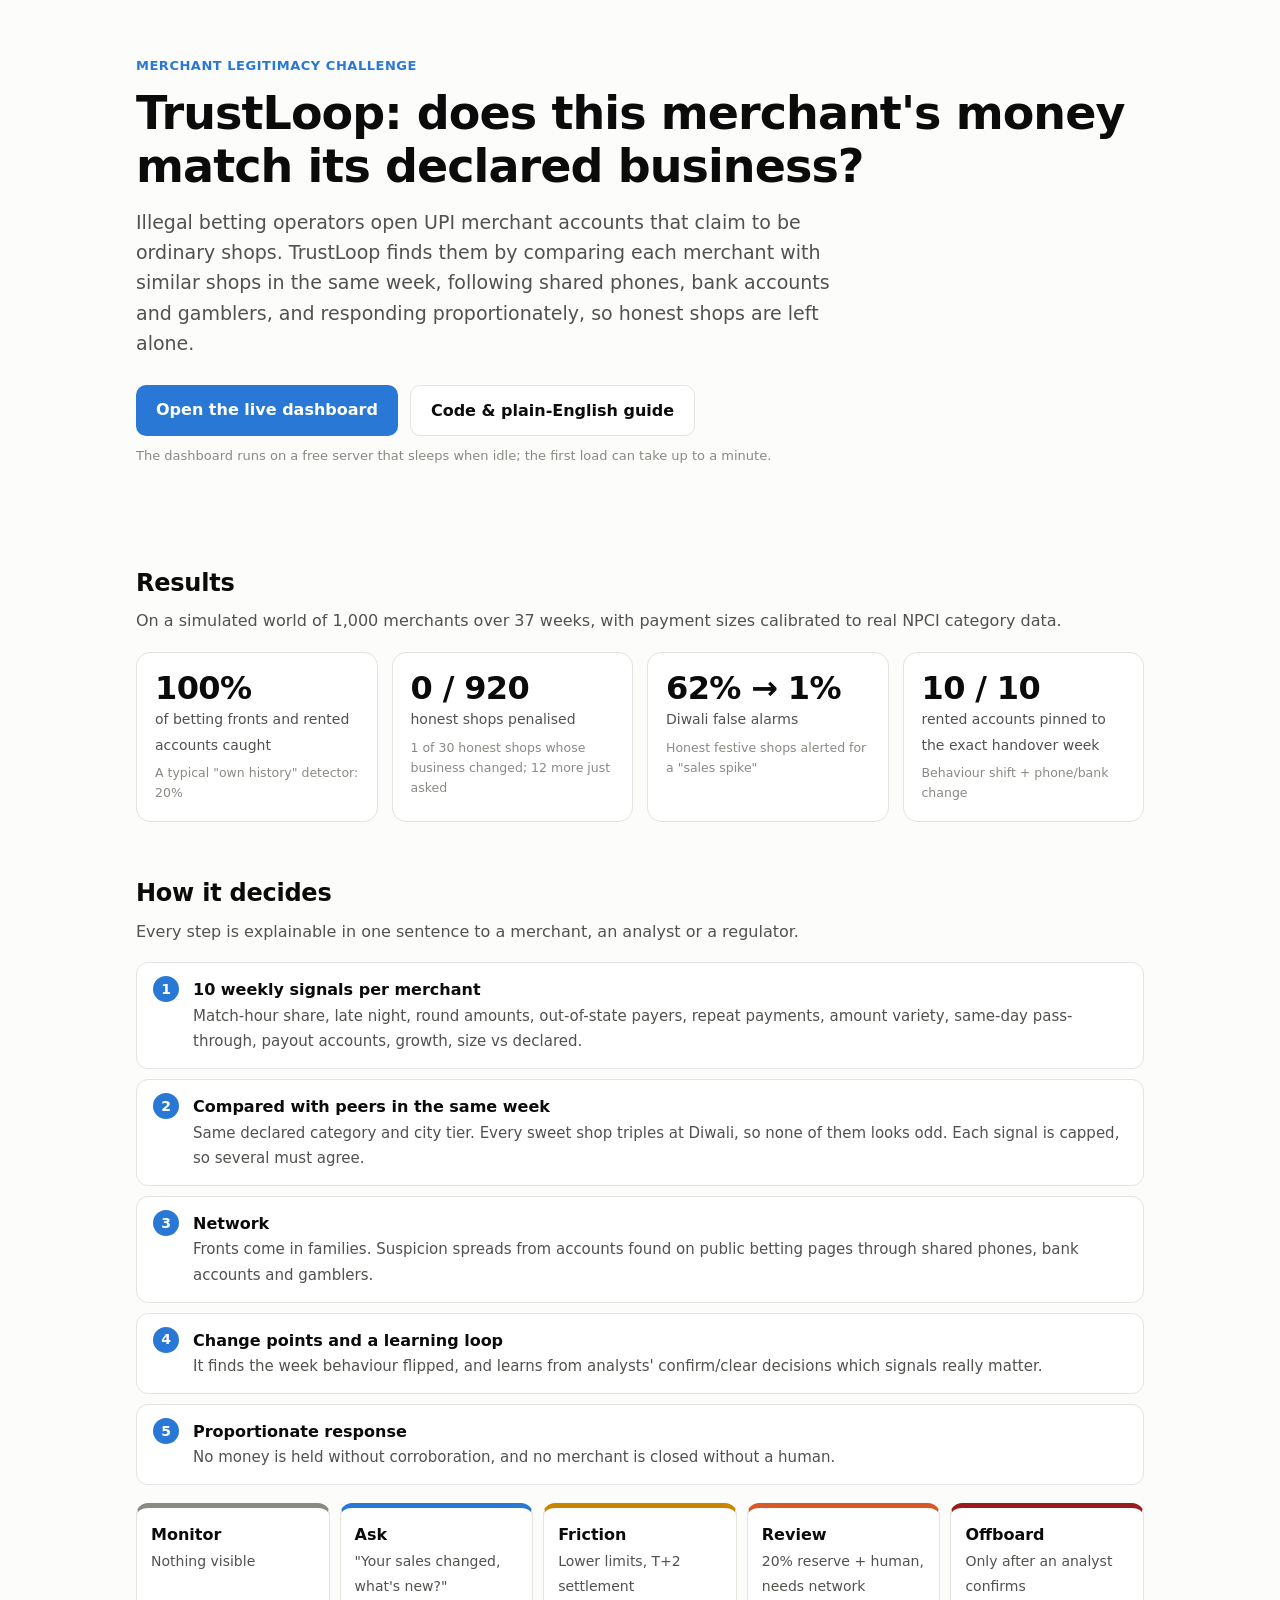
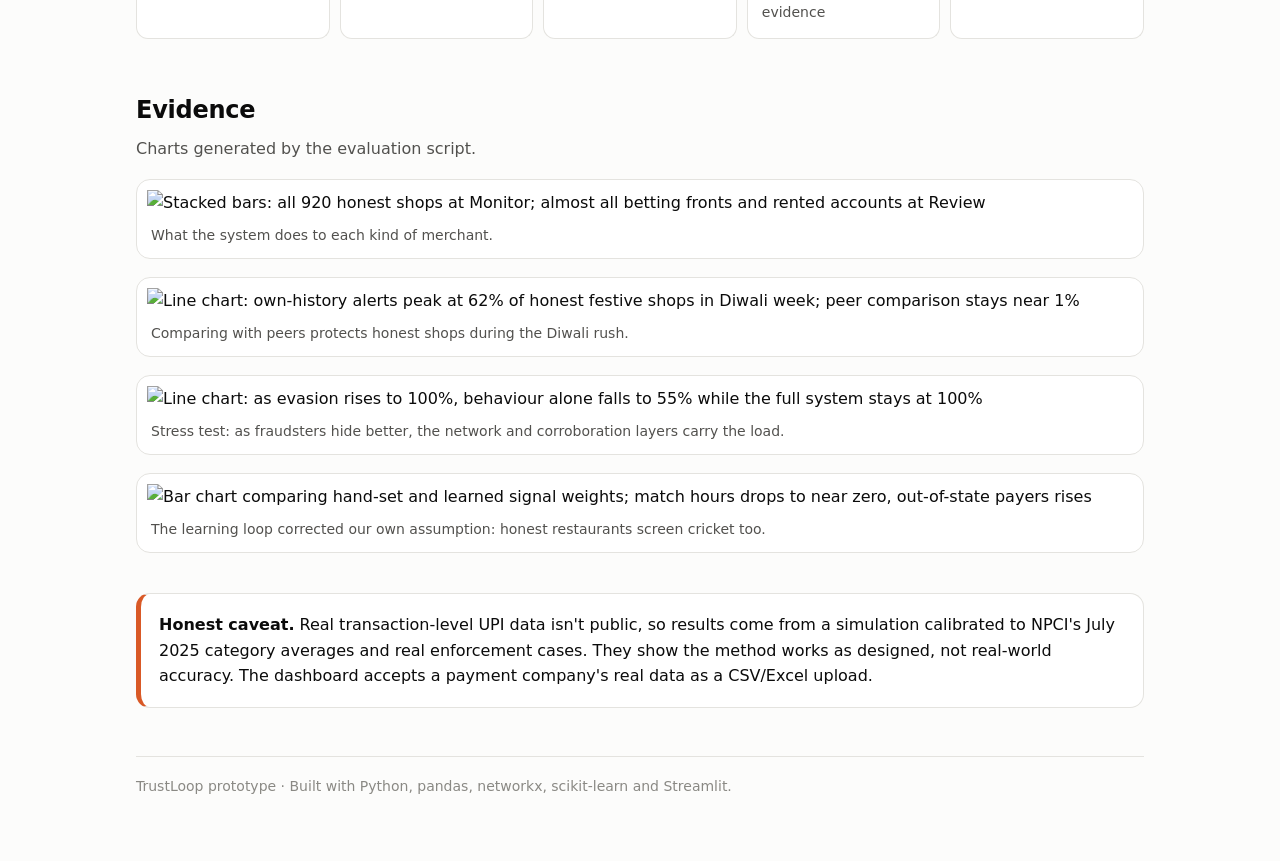
==== site/index.html @ 87bc70e4 "Deployment: Vercel landing page + Streamlit Community Cloud setup - site/ + vercel.json: static land" ====
<!doctype html>
<html lang="en">
<head>
<meta charset="utf-8">
<meta name="viewport" content="width=device-width, initial-scale=1">
<title>TrustLoop</title>
<meta name="description" content="Catching UPI merchants whose payments don't match their declared business, without punishing honest shops.">
<style>
  :root {
    --bg: #fcfcfb; --surface: #ffffff; --ink: #0b0b0b; --ink-2: #52514e; --muted: #8a8984;
    --line: #e4e3df; --accent: #2a78d6; --accent-ink: #ffffff; --warn: #d95926; --good: #1baf7a;
  }
  @media (prefers-color-scheme: dark) {
    :root:not([data-theme="light"]) {
      --bg: #141413; --surface: #1d1d1b; --ink: #f0efec; --ink-2: #c3c2b7; --muted: #8f8e88;
      --line: #33322f; --accent: #3987e5; --accent-ink: #ffffff; --warn: #e66a3a; --good: #23c48a;
    }
  }
  :root[data-theme="dark"] {
    --bg: #141413; --surface: #1d1d1b; --ink: #f0efec; --ink-2: #c3c2b7; --muted: #8f8e88;
    --line: #33322f; --accent: #3987e5; --accent-ink: #ffffff; --warn: #e66a3a; --good: #23c48a;
  }
  * { box-sizing: border-box; }
  body { margin: 0; background: var(--bg); color: var(--ink);
         font: 16px/1.6 system-ui, -apple-system, "Segoe UI", Roboto, sans-serif; }
  main { max-width: 1040px; margin: 0 auto; padding: 0 16px 64px; }
  header { padding: 56px 0 32px; }
  .eyebrow { color: var(--accent); font-weight: 600; letter-spacing: .04em; text-transform: uppercase; font-size: 13px; }
  h1 { font-size: clamp(30px, 5vw, 46px); line-height: 1.15; margin: 10px 0 14px; letter-spacing: -0.02em; }
  .lede { font-size: 19px; color: var(--ink-2); max-width: 720px; margin: 0 0 26px; }
  .cta { display: flex; flex-wrap: wrap; gap: 12px; }
  .btn { display: inline-block; padding: 12px 20px; border-radius: 10px; font-weight: 600; text-decoration: none; }
  .btn.primary { background: var(--accent); color: var(--accent-ink); }
  .btn.ghost { border: 1px solid var(--line); color: var(--ink); background: var(--surface); }
  .note { color: var(--muted); font-size: 13px; margin-top: 10px; }
  h2 { font-size: 24px; margin: 52px 0 6px; letter-spacing: -0.01em; }
  h2 + p { color: var(--ink-2); margin-top: 0; }
  .stats { display: grid; grid-template-columns: repeat(auto-fit, minmax(210px, 1fr)); gap: 14px; margin-top: 18px; }
  .stat { background: var(--surface); border: 1px solid var(--line); border-radius: 14px; padding: 18px; }
  .stat b { display: block; font-size: 32px; line-height: 1.1; letter-spacing: -0.02em; }
  .stat span { color: var(--ink-2); font-size: 14px; }
  .stat small { display: block; color: var(--muted); margin-top: 6px; font-size: 12.5px; }
  .ladder { display: grid; grid-template-columns: repeat(auto-fit, minmax(160px, 1fr)); gap: 10px; margin-top: 18px; }
  .step { border-radius: 12px; padding: 14px; background: var(--surface); border: 1px solid var(--line); border-top: 5px solid var(--c); }
  .step b { display: block; }
  .step span { color: var(--ink-2); font-size: 14px; }
  .steps { counter-reset: s; list-style: none; padding: 0; display: grid; gap: 10px; margin-top: 18px; }
  .steps li { counter-increment: s; background: var(--surface); border: 1px solid var(--line); border-radius: 12px; padding: 14px 16px 14px 56px; position: relative; }
  .steps li::before { content: counter(s); position: absolute; left: 16px; top: 13px; width: 26px; height: 26px; border-radius: 50%;
                      background: var(--accent); color: var(--accent-ink); font-weight: 700; font-size: 14px; display: grid; place-items: center; }
  .steps li b { display: block; }
  .steps li span { color: var(--ink-2); font-size: 15px; }
  figure { margin: 18px 0 0; background: #fff; border: 1px solid var(--line); border-radius: 14px; padding: 10px; }
  figure img { width: 100%; height: auto; display: block; }
  figcaption { color: #52514e; font-size: 14px; padding: 8px 4px 2px; }
  .caveat { margin-top: 40px; padding: 18px; border-radius: 14px; background: var(--surface); border: 1px solid var(--line); border-left: 5px solid var(--warn); }
  footer { color: var(--muted); font-size: 14px; margin-top: 48px; border-top: 1px solid var(--line); padding-top: 18px; }
  a { color: var(--accent); }
</style>
</head>
<body>
<main>
  <header>
    <div class="eyebrow">Merchant Legitimacy Challenge</div>
    <h1>TrustLoop: does this merchant's money match its declared business?</h1>
    <p class="lede">Illegal betting operators open UPI merchant accounts that claim to be ordinary shops. TrustLoop
      finds them by comparing each merchant with similar shops in the same week, following shared phones, bank accounts
      and gamblers, and responding proportionately, so honest shops are left alone.</p>
    <div class="cta">
      <a class="btn primary" href="__DASHBOARD_URL__" target="_blank" rel="noopener">Open the live dashboard</a>
      <a class="btn ghost" href="__REPO_URL__" target="_blank" rel="noopener">Code &amp; plain-English guide</a>
    </div>
    <p class="note">The dashboard runs on a free server that sleeps when idle; the first load can take up to a minute.</p>
  </header>

  <h2>Results</h2>
  <p>On a simulated world of 1,000 merchants over 37 weeks, with payment sizes calibrated to real NPCI category data.</p>
  <div class="stats">
    <div class="stat"><b>100%</b><span>of betting fronts and rented accounts caught</span><small>A typical "own history" detector: 20%</small></div>
    <div class="stat"><b>0 / 920</b><span>honest shops penalised</span><small>1 of 30 honest shops whose business changed; 12 more just asked</small></div>
    <div class="stat"><b>62% → 1%</b><span>Diwali false alarms</span><small>Honest festive shops alerted for a "sales spike"</small></div>
    <div class="stat"><b>10 / 10</b><span>rented accounts pinned to the exact handover week</span><small>Behaviour shift + phone/bank change</small></div>
  </div>

  <h2>How it decides</h2>
  <p>Every step is explainable in one sentence to a merchant, an analyst or a regulator.</p>
  <ol class="steps">
    <li><b>10 weekly signals per merchant</b><span>Match-hour share, late night, round amounts, out-of-state payers, repeat payments, amount variety, same-day pass-through, payout accounts, growth, size vs declared.</span></li>
    <li><b>Compared with peers in the same week</b><span>Same declared category and city tier. Every sweet shop triples at Diwali, so none of them looks odd. Each signal is capped, so several must agree.</span></li>
    <li><b>Network</b><span>Fronts come in families. Suspicion spreads from accounts found on public betting pages through shared phones, bank accounts and gamblers.</span></li>
    <li><b>Change points and a learning loop</b><span>It finds the week behaviour flipped, and learns from analysts' confirm/clear decisions which signals really matter.</span></li>
    <li><b>Proportionate response</b><span>No money is held without corroboration, and no merchant is closed without a human.</span></li>
  </ol>
  <div class="ladder">
    <div class="step" style="--c:#8a8984"><b>Monitor</b><span>Nothing visible</span></div>
    <div class="step" style="--c:#2a78d6"><b>Ask</b><span>"Your sales changed, what's new?"</span></div>
    <div class="step" style="--c:#c98500"><b>Friction</b><span>Lower limits, T+2 settlement</span></div>
    <div class="step" style="--c:#d95926"><b>Review</b><span>20% reserve + human, needs network evidence</span></div>
    <div class="step" style="--c:#9b1c1c"><b>Offboard</b><span>Only after an analyst confirms</span></div>
  </div>

  <h2>Evidence</h2>
  <p>Charts generated by the evaluation script.</p>
  <figure><img src="reports/3_actions_by_label.png" alt="Stacked bars: all 920 honest shops at Monitor; almost all betting fronts and rented accounts at Review" loading="lazy">
    <figcaption>What the system does to each kind of merchant.</figcaption></figure>
  <figure><img src="reports/2_diwali_false_alarms.png" alt="Line chart: own-history alerts peak at 62% of honest festive shops in Diwali week; peer comparison stays near 1%" loading="lazy">
    <figcaption>Comparing with peers protects honest shops during the Diwali rush.</figcaption></figure>
  <figure><img src="reports/7_stress_test.png" alt="Line chart: as evasion rises to 100%, behaviour alone falls to 55% while the full system stays at 100%" loading="lazy">
    <figcaption>Stress test: as fraudsters hide better, the network and corroboration layers carry the load.</figcaption></figure>
  <figure><img src="reports/5_learned_weights.png" alt="Bar chart comparing hand-set and learned signal weights; match hours drops to near zero, out-of-state payers rises" loading="lazy">
    <figcaption>The learning loop corrected our own assumption: honest restaurants screen cricket too.</figcaption></figure>

  <div class="caveat"><b>Honest caveat.</b> Real transaction-level UPI data isn't public, so results come from a
    simulation calibrated to NPCI's July 2025 category averages and real enforcement cases. They show the method works
    as designed, not real-world accuracy. The dashboard accepts a payment company's real data as a CSV/Excel upload.</div>

  <footer>TrustLoop prototype · Built with Python, pandas, networkx, scikit-learn and Streamlit.</footer>
</main>
</body>
</html>
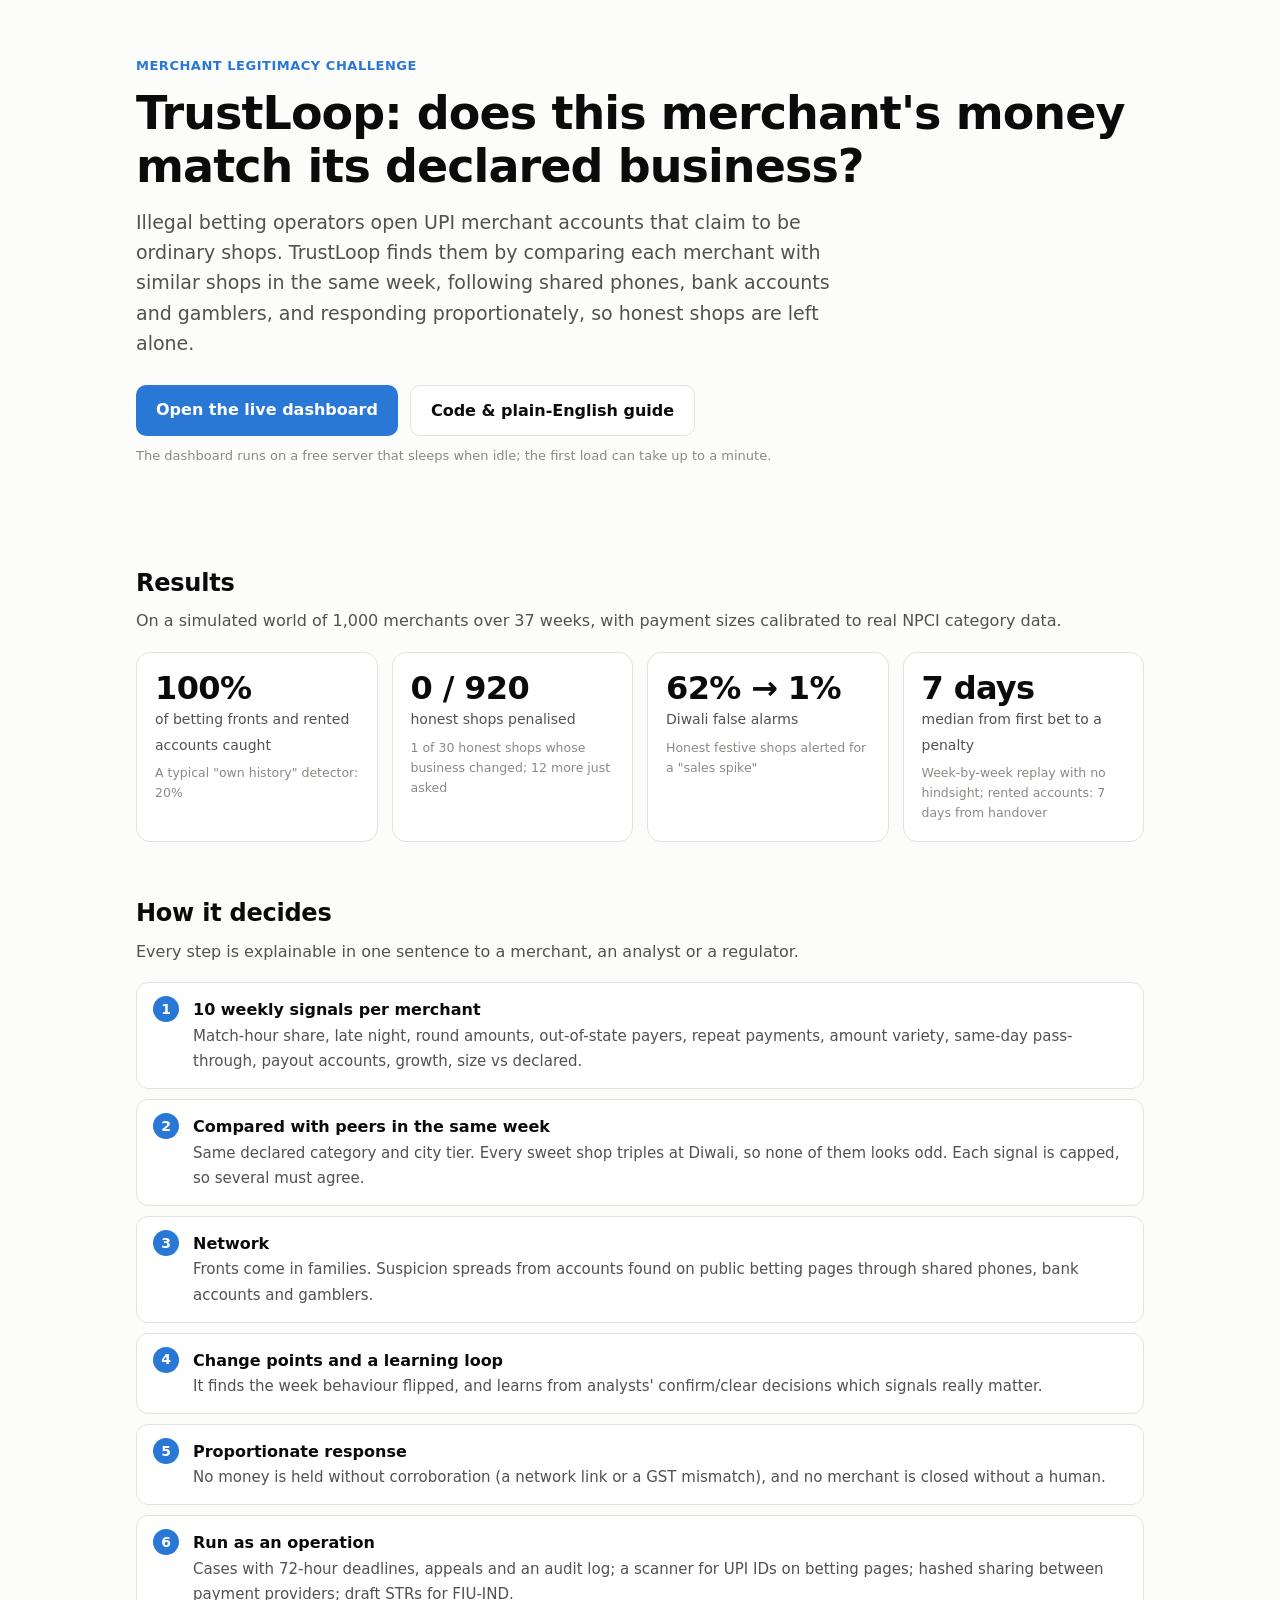
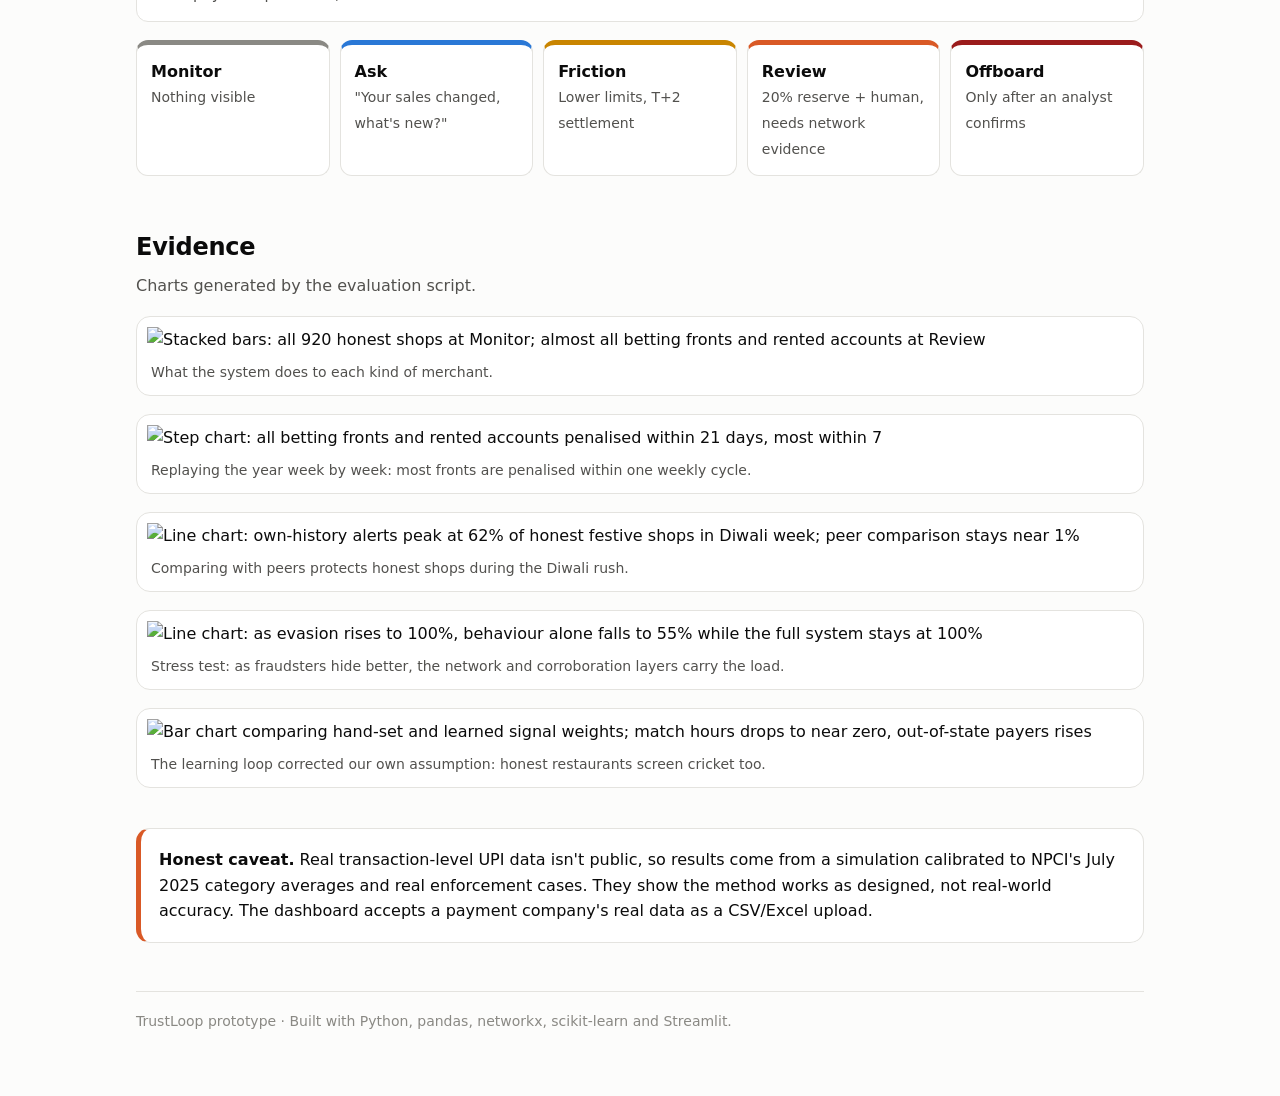
==== commit 0deb5230: "TrustLoop v3: operational layer and remaining implementation-plan items - Time-to-detection replay (" ====
--- a/site/index.html
+++ b/site/index.html
@@ -79,7 +79,7 @@
     <div class="stat"><b>100%</b><span>of betting fronts and rented accounts caught</span><small>A typical "own history" detector: 20%</small></div>
     <div class="stat"><b>0 / 920</b><span>honest shops penalised</span><small>1 of 30 honest shops whose business changed; 12 more just asked</small></div>
     <div class="stat"><b>62% → 1%</b><span>Diwali false alarms</span><small>Honest festive shops alerted for a "sales spike"</small></div>
-    <div class="stat"><b>10 / 10</b><span>rented accounts pinned to the exact handover week</span><small>Behaviour shift + phone/bank change</small></div>
+    <div class="stat"><b>7 days</b><span>median from first bet to a penalty</span><small>Week-by-week replay with no hindsight; rented accounts: 7 days from handover</small></div>
   </div>
 
   <h2>How it decides</h2>
@@ -89,7 +89,8 @@
     <li><b>Compared with peers in the same week</b><span>Same declared category and city tier. Every sweet shop triples at Diwali, so none of them looks odd. Each signal is capped, so several must agree.</span></li>
     <li><b>Network</b><span>Fronts come in families. Suspicion spreads from accounts found on public betting pages through shared phones, bank accounts and gamblers.</span></li>
     <li><b>Change points and a learning loop</b><span>It finds the week behaviour flipped, and learns from analysts' confirm/clear decisions which signals really matter.</span></li>
-    <li><b>Proportionate response</b><span>No money is held without corroboration, and no merchant is closed without a human.</span></li>
+    <li><b>Proportionate response</b><span>No money is held without corroboration (a network link or a GST mismatch), and no merchant is closed without a human.</span></li>
+    <li><b>Run as an operation</b><span>Cases with 72-hour deadlines, appeals and an audit log; a scanner for UPI IDs on betting pages; hashed sharing between payment providers; draft STRs for FIU-IND.</span></li>
   </ol>
   <div class="ladder">
     <div class="step" style="--c:#8a8984"><b>Monitor</b><span>Nothing visible</span></div>
@@ -103,6 +104,8 @@
   <p>Charts generated by the evaluation script.</p>
   <figure><img src="reports/3_actions_by_label.png" alt="Stacked bars: all 920 honest shops at Monitor; almost all betting fronts and rented accounts at Review" loading="lazy">
     <figcaption>What the system does to each kind of merchant.</figcaption></figure>
+  <figure><img src="reports/8_time_to_detection.png" alt="Step chart: all betting fronts and rented accounts penalised within 21 days, most within 7" loading="lazy">
+    <figcaption>Replaying the year week by week: most fronts are penalised within one weekly cycle.</figcaption></figure>
   <figure><img src="reports/2_diwali_false_alarms.png" alt="Line chart: own-history alerts peak at 62% of honest festive shops in Diwali week; peer comparison stays near 1%" loading="lazy">
     <figcaption>Comparing with peers protects honest shops during the Diwali rush.</figcaption></figure>
   <figure><img src="reports/7_stress_test.png" alt="Line chart: as evasion rises to 100%, behaviour alone falls to 55% while the full system stays at 100%" loading="lazy">
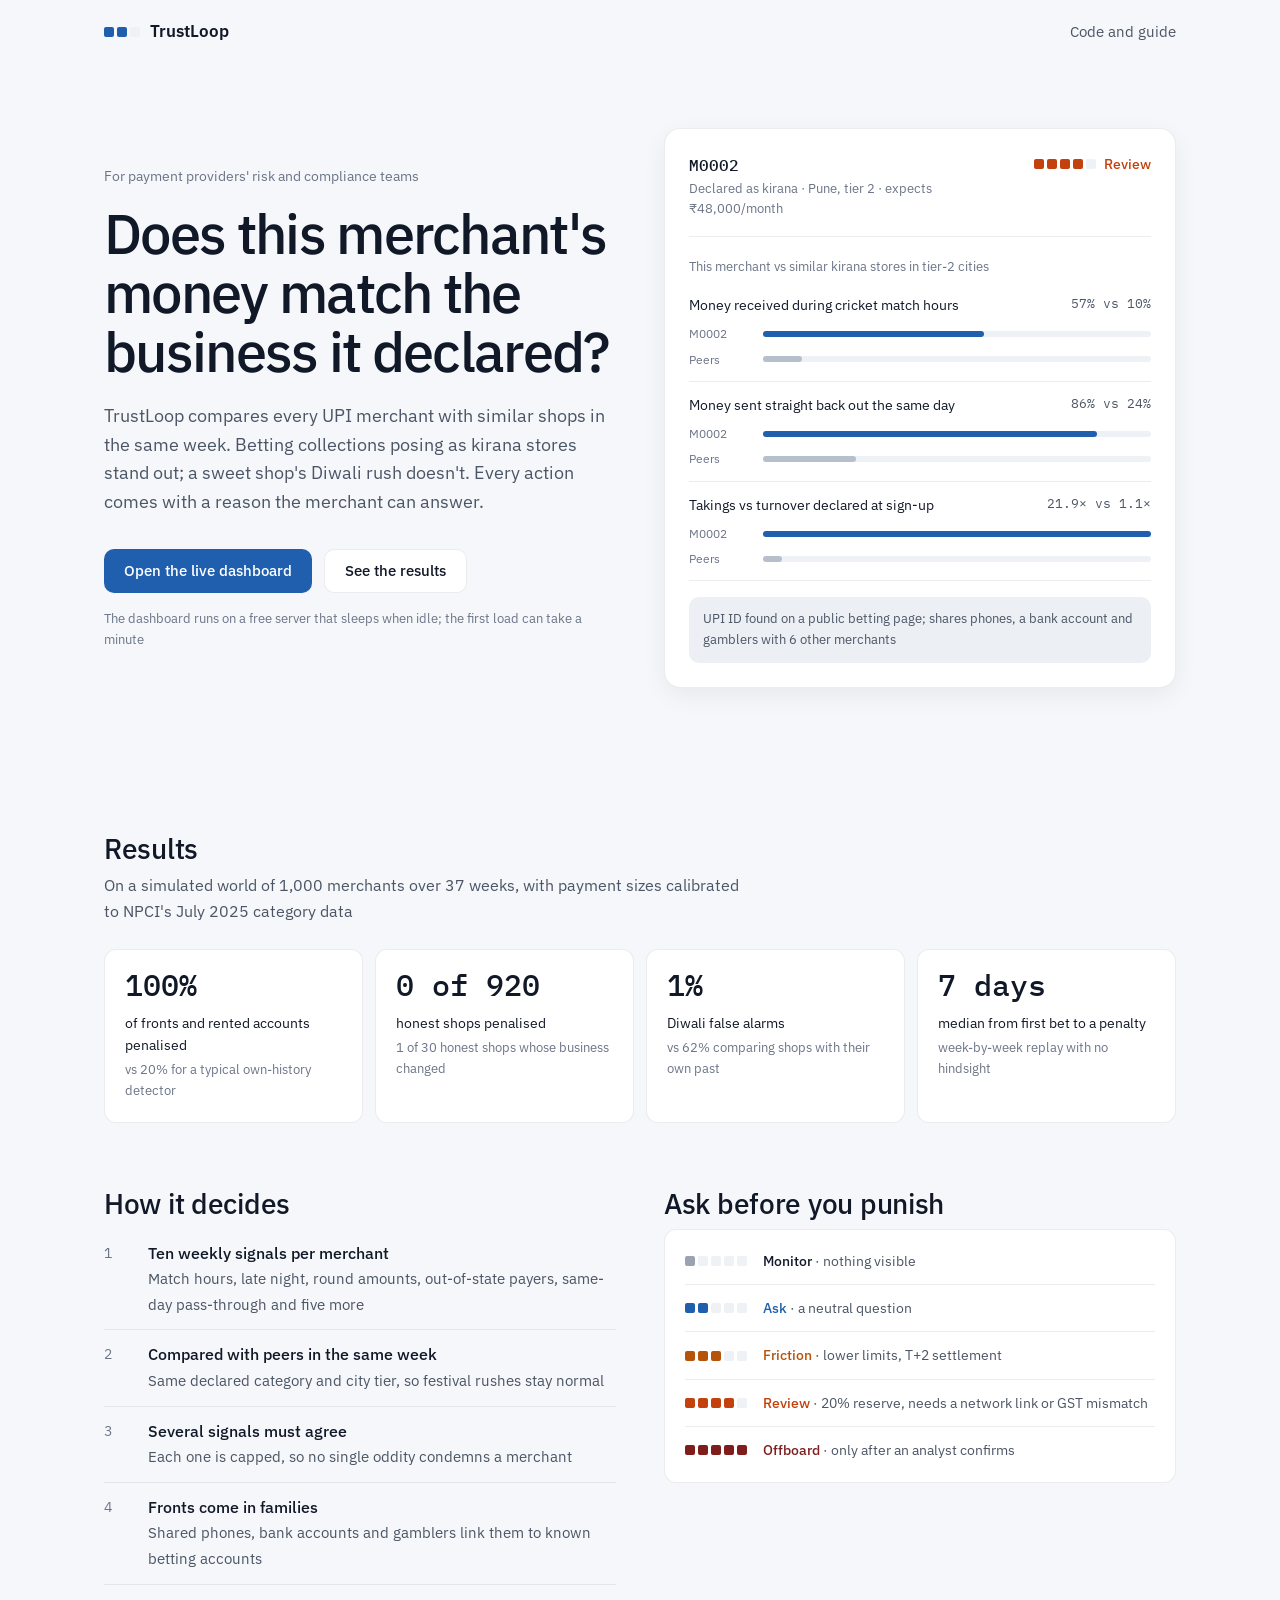
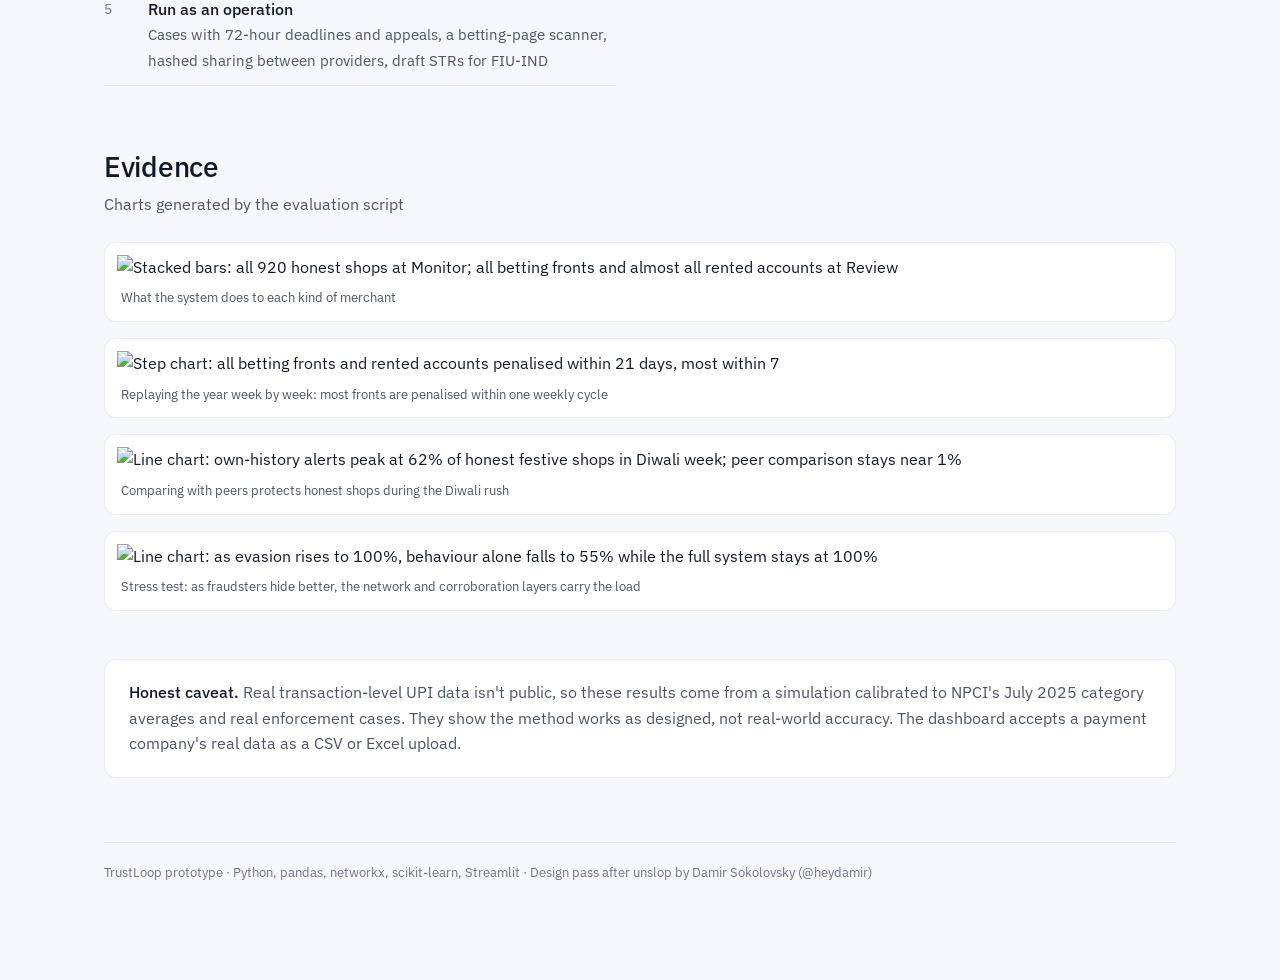
==== commit 7ebc1210: "Design pass with the unslop checklist (dashboard and landing page) - Theme: ink-grey neutrals, one c" ====
--- a/site/index.html
+++ b/site/index.html
@@ -4,120 +4,210 @@
 <meta charset="utf-8">
 <meta name="viewport" content="width=device-width, initial-scale=1">
 <title>TrustLoop</title>
-<meta name="description" content="Catching UPI merchants whose payments don't match their declared business, without punishing honest shops.">
+<meta name="description" content="A risk console that finds UPI merchants whose payments don't match their declared business, without punishing honest shops.">
+<link rel="preconnect" href="https://fonts.googleapis.com">
+<link rel="stylesheet" href="https://fonts.googleapis.com/css2?family=IBM+Plex+Mono:wght@400;500&family=IBM+Plex+Sans:wght@400;500;600&display=swap">
+<!-- Design pass after unslop by Damir Sokolovsky (@heydamir), CC BY 4.0. -->
 <style>
   :root {
-    --bg: #fcfcfb; --surface: #ffffff; --ink: #0b0b0b; --ink-2: #52514e; --muted: #8a8984;
-    --line: #e4e3df; --accent: #2a78d6; --accent-ink: #ffffff; --warn: #d95926; --good: #1baf7a;
+    --bg: #f5f7fa; --surface: #ffffff; --raised: #eceff4; --ink: #111827; --ink-2: #4b5565; --muted: #6b7487;
+    --line: rgba(17, 24, 39, 0.08); --accent: #1f5fae; --accent-ink: #ffffff; --bar: #b8bfcc; --track: #eef1f5;
+    --l0: #9aa3b2; --l1: #1f5fae; --l2: #b45309; --l3: #c2410c; --l4: #7f1d1d;
   }
   @media (prefers-color-scheme: dark) {
     :root:not([data-theme="light"]) {
-      --bg: #141413; --surface: #1d1d1b; --ink: #f0efec; --ink-2: #c3c2b7; --muted: #8f8e88;
-      --line: #33322f; --accent: #3987e5; --accent-ink: #ffffff; --warn: #e66a3a; --good: #23c48a;
+      --bg: #0b0d14; --surface: #11141c; --raised: #1a1e28; --ink: #eef0f5; --ink-2: #a3a9b8; --muted: #7a8296;
+      --line: rgba(238, 240, 245, 0.08); --accent: #6b9fe0; --accent-ink: #0b0d14; --bar: #3a4152; --track: #1a1e28;
+      --l0: #5c6475; --l1: #6b9fe0; --l2: #d08a3a; --l3: #e0703f; --l4: #c25050;
     }
   }
   :root[data-theme="dark"] {
-    --bg: #141413; --surface: #1d1d1b; --ink: #f0efec; --ink-2: #c3c2b7; --muted: #8f8e88;
-    --line: #33322f; --accent: #3987e5; --accent-ink: #ffffff; --warn: #e66a3a; --good: #23c48a;
+    --bg: #0b0d14; --surface: #11141c; --raised: #1a1e28; --ink: #eef0f5; --ink-2: #a3a9b8; --muted: #7a8296;
+    --line: rgba(238, 240, 245, 0.08); --accent: #6b9fe0; --accent-ink: #0b0d14; --bar: #3a4152; --track: #1a1e28;
+    --l0: #5c6475; --l1: #6b9fe0; --l2: #d08a3a; --l3: #e0703f; --l4: #c25050;
   }
   * { box-sizing: border-box; }
   body { margin: 0; background: var(--bg); color: var(--ink);
-         font: 16px/1.6 system-ui, -apple-system, "Segoe UI", Roboto, sans-serif; }
-  main { max-width: 1040px; margin: 0 auto; padding: 0 16px 64px; }
-  header { padding: 56px 0 32px; }
-  .eyebrow { color: var(--accent); font-weight: 600; letter-spacing: .04em; text-transform: uppercase; font-size: 13px; }
-  h1 { font-size: clamp(30px, 5vw, 46px); line-height: 1.15; margin: 10px 0 14px; letter-spacing: -0.02em; }
-  .lede { font-size: 19px; color: var(--ink-2); max-width: 720px; margin: 0 0 26px; }
-  .cta { display: flex; flex-wrap: wrap; gap: 12px; }
-  .btn { display: inline-block; padding: 12px 20px; border-radius: 10px; font-weight: 600; text-decoration: none; }
+         font: 16px/1.6 "IBM Plex Sans", system-ui, -apple-system, "Segoe UI", sans-serif; }
+  .mono { font-family: "IBM Plex Mono", ui-monospace, monospace; font-variant-numeric: tabular-nums; }
+  main { max-width: 1120px; margin: 0 auto; padding: 0 24px 96px; }
+  nav { display: flex; align-items: center; justify-content: space-between; height: 64px; }
+  .logo { font-weight: 600; font-size: 17px; letter-spacing: 0; color: var(--ink); text-decoration: none; display: flex; align-items: center; gap: 10px; }
+  .navlink { color: var(--ink-2); text-decoration: none; font-size: 15px; }
+  .navlink:hover { color: var(--ink); }
+
+  .hero { display: grid; grid-template-columns: 1fr 1fr; gap: 48px; align-items: center; padding: 64px 0 80px; }
+  .kicker { color: var(--muted); font-size: 14px; margin: 0 0 16px; }
+  h1 { font-size: clamp(36px, 5vw, 56px); line-height: 1.06; font-weight: 500; letter-spacing: -0.03em; margin: 0 0 20px; }
+  .lede { font-size: 18px; line-height: 1.6; color: var(--ink-2); max-width: 36rem; margin: 0 0 32px; }
+  .cta { display: flex; flex-wrap: wrap; gap: 12px; align-items: center; }
+  .btn { display: inline-flex; align-items: center; height: 44px; padding: 0 20px; border-radius: 10px; font-weight: 500;
+         font-size: 15px; text-decoration: none; transition: background-color 160ms cubic-bezier(0.22, 1, 0.36, 1), border-color 160ms cubic-bezier(0.22, 1, 0.36, 1); }
   .btn.primary { background: var(--accent); color: var(--accent-ink); }
-  .btn.ghost { border: 1px solid var(--line); color: var(--ink); background: var(--surface); }
-  .note { color: var(--muted); font-size: 13px; margin-top: 10px; }
-  h2 { font-size: 24px; margin: 52px 0 6px; letter-spacing: -0.01em; }
-  h2 + p { color: var(--ink-2); margin-top: 0; }
-  .stats { display: grid; grid-template-columns: repeat(auto-fit, minmax(210px, 1fr)); gap: 14px; margin-top: 18px; }
-  .stat { background: var(--surface); border: 1px solid var(--line); border-radius: 14px; padding: 18px; }
-  .stat b { display: block; font-size: 32px; line-height: 1.1; letter-spacing: -0.02em; }
-  .stat span { color: var(--ink-2); font-size: 14px; }
-  .stat small { display: block; color: var(--muted); margin-top: 6px; font-size: 12.5px; }
-  .ladder { display: grid; grid-template-columns: repeat(auto-fit, minmax(160px, 1fr)); gap: 10px; margin-top: 18px; }
-  .step { border-radius: 12px; padding: 14px; background: var(--surface); border: 1px solid var(--line); border-top: 5px solid var(--c); }
-  .step b { display: block; }
-  .step span { color: var(--ink-2); font-size: 14px; }
-  .steps { counter-reset: s; list-style: none; padding: 0; display: grid; gap: 10px; margin-top: 18px; }
-  .steps li { counter-increment: s; background: var(--surface); border: 1px solid var(--line); border-radius: 12px; padding: 14px 16px 14px 56px; position: relative; }
-  .steps li::before { content: counter(s); position: absolute; left: 16px; top: 13px; width: 26px; height: 26px; border-radius: 50%;
-                      background: var(--accent); color: var(--accent-ink); font-weight: 700; font-size: 14px; display: grid; place-items: center; }
-  .steps li b { display: block; }
-  .steps li span { color: var(--ink-2); font-size: 15px; }
-  figure { margin: 18px 0 0; background: #fff; border: 1px solid var(--line); border-radius: 14px; padding: 10px; }
+  .btn.primary:hover { background: #1a5096; }
+  .btn.secondary { color: var(--ink); background: var(--surface); border: 1px solid var(--line); }
+  .btn.secondary:hover { background: var(--raised); }
+  .btn:focus-visible { outline: 2px solid var(--accent); outline-offset: 2px; }
+  .note { color: var(--muted); font-size: 13px; margin: 16px 0 0; }
+
+  /* product preview: one merchant against similar shops */
+  .preview { background: var(--surface); border: 1px solid var(--line); border-radius: 16px; padding: 24px;
+             box-shadow: 0 8px 24px rgba(0, 0, 0, 0.06); }
+  .pv-head { display: flex; justify-content: space-between; align-items: flex-start; gap: 16px; padding-bottom: 16px; border-bottom: 1px solid var(--line); }
+  .pv-id { font-size: 16px; font-weight: 500; }
+  .pv-meta { color: var(--muted); font-size: 13px; }
+  .pips { display: inline-flex; gap: 3px; align-items: center; }
+  .pips i { width: 10px; height: 10px; border-radius: 2px; background: var(--track); display: inline-block; }
+  .pip-label { font-size: 14px; font-weight: 500; margin-left: 8px; }
+  .pv-title { font-size: 13px; color: var(--muted); margin: 20px 0 4px; }
+  .cmp { padding: 12px 0; border-bottom: 1px solid var(--line); }
+  .cmp:last-of-type { border-bottom: 0; }
+  .cmp-top { display: flex; justify-content: space-between; gap: 12px; font-size: 14px; }
+  .cmp-fig { color: var(--ink-2); font-size: 13px; }
+  .bars { display: grid; grid-template-columns: 64px 1fr; gap: 6px 10px; align-items: center; margin-top: 8px; font-size: 12px; color: var(--muted); }
+  .track { height: 6px; background: var(--track); border-radius: 3px; }
+  .fill { height: 6px; border-radius: 3px; }
+  .pv-foot { margin-top: 16px; padding: 12px 14px; background: var(--raised); border-radius: 10px; font-size: 13px; color: var(--ink-2); }
+
+  h2 { font-size: 28px; font-weight: 500; letter-spacing: -0.01em; line-height: 1.2; margin: 0 0 8px; }
+  section { padding: 64px 0 0; }
+  section > p.sub { color: var(--ink-2); margin: 0 0 24px; max-width: 40rem; }
+  .stats { display: grid; grid-template-columns: repeat(4, 1fr); gap: 12px; }
+  .stat { background: var(--surface); border: 1px solid var(--line); border-radius: 12px; padding: 20px; }
+  .stat .fig { font-size: 30px; line-height: 1; font-weight: 500; }
+  .stat .lab { color: var(--ink); font-size: 14px; margin-top: 12px; }
+  .stat .cmp-note { color: var(--muted); font-size: 13px; margin-top: 4px; }
+
+  .split { display: grid; grid-template-columns: 1fr 1fr; gap: 48px; }
+  ol.steps { list-style: none; counter-reset: s; padding: 0; margin: 0; }
+  ol.steps li { counter-increment: s; display: grid; grid-template-columns: 32px 1fr; gap: 12px; padding: 12px 0; border-bottom: 1px solid var(--line); }
+  ol.steps li::before { content: counter(s); font-family: "IBM Plex Mono", monospace; color: var(--muted); font-size: 14px; padding-top: 1px; }
+  ol.steps b { font-weight: 500; display: block; }
+  ol.steps span { color: var(--ink-2); font-size: 15px; }
+  .ladder { background: var(--surface); border: 1px solid var(--line); border-radius: 12px; padding: 8px 20px; }
+  .rung { display: grid; grid-template-columns: auto 1fr; gap: 16px; align-items: center; padding: 12px 0; border-bottom: 1px solid var(--line); }
+  .rung:last-child { border-bottom: 0; }
+  .rung span { color: var(--ink-2); font-size: 14px; }
+
+  figure { margin: 16px 0 0; background: #ffffff; border: 1px solid var(--line); border-radius: 12px; padding: 12px; }
   figure img { width: 100%; height: auto; display: block; }
-  figcaption { color: #52514e; font-size: 14px; padding: 8px 4px 2px; }
-  .caveat { margin-top: 40px; padding: 18px; border-radius: 14px; background: var(--surface); border: 1px solid var(--line); border-left: 5px solid var(--warn); }
-  footer { color: var(--muted); font-size: 14px; margin-top: 48px; border-top: 1px solid var(--line); padding-top: 18px; }
+  figcaption { color: #4b5565; font-size: 13px; padding: 8px 4px 0; }
+  .caveat { margin-top: 48px; padding: 20px 24px; border-radius: 12px; background: var(--surface); border: 1px solid var(--line); color: var(--ink-2); }
+  .caveat b { color: var(--ink); font-weight: 500; }
+  footer { color: var(--muted); font-size: 13px; margin-top: 64px; border-top: 1px solid var(--line); padding-top: 20px; }
   a { color: var(--accent); }
+
+  @media (max-width: 860px) {
+    .hero, .split { grid-template-columns: 1fr; gap: 32px; }
+    .hero { padding: 40px 0 48px; }
+    .stats { grid-template-columns: 1fr 1fr; }
+  }
+  @media (max-width: 480px) { .stats { grid-template-columns: 1fr; } main { padding: 0 16px 64px; } }
 </style>
 </head>
 <body>
 <main>
-  <header>
-    <div class="eyebrow">Merchant Legitimacy Challenge</div>
-    <h1>TrustLoop: does this merchant's money match its declared business?</h1>
-    <p class="lede">Illegal betting operators open UPI merchant accounts that claim to be ordinary shops. TrustLoop
-      finds them by comparing each merchant with similar shops in the same week, following shared phones, bank accounts
-      and gamblers, and responding proportionately, so honest shops are left alone.</p>
-    <div class="cta">
-      <a class="btn primary" href="__DASHBOARD_URL__" target="_blank" rel="noopener">Open the live dashboard</a>
-      <a class="btn ghost" href="__REPO_URL__" target="_blank" rel="noopener">Code &amp; plain-English guide</a>
-    </div>
-    <p class="note">The dashboard runs on a free server that sleeps when idle; the first load can take up to a minute.</p>
-  </header>
-
-  <h2>Results</h2>
-  <p>On a simulated world of 1,000 merchants over 37 weeks, with payment sizes calibrated to real NPCI category data.</p>
-  <div class="stats">
-    <div class="stat"><b>100%</b><span>of betting fronts and rented accounts caught</span><small>A typical "own history" detector: 20%</small></div>
-    <div class="stat"><b>0 / 920</b><span>honest shops penalised</span><small>1 of 30 honest shops whose business changed; 12 more just asked</small></div>
-    <div class="stat"><b>62% → 1%</b><span>Diwali false alarms</span><small>Honest festive shops alerted for a "sales spike"</small></div>
-    <div class="stat"><b>7 days</b><span>median from first bet to a penalty</span><small>Week-by-week replay with no hindsight; rented accounts: 7 days from handover</small></div>
+  <nav>
+    <a class="logo" href="#"><span class="pips" aria-hidden="true"><i style="background:var(--l1)"></i><i style="background:var(--l1)"></i><i></i></span>TrustLoop</a>
+    <a class="navlink" href="__REPO_URL__" target="_blank" rel="noopener">Code and guide</a>
+  </nav>
+
+  <div class="hero">
+    <div>
+      <p class="kicker">For payment providers' risk and compliance teams</p>
+      <h1>Does this merchant's money match the business it declared?</h1>
+      <p class="lede">TrustLoop compares every UPI merchant with similar shops in the same week. Betting collections
+        posing as kirana stores stand out; a sweet shop's Diwali rush doesn't. Every action comes with a reason the
+        merchant can answer.</p>
+      <div class="cta">
+        <a class="btn primary" href="__DASHBOARD_URL__" target="_blank" rel="noopener">Open the live dashboard</a>
+        <a class="btn secondary" href="#results">See the results</a>
+      </div>
+      <p class="note">The dashboard runs on a free server that sleeps when idle; the first load can take a minute</p>
+    </div>
+
+    <div class="preview" role="img" aria-label="Example from the dashboard: merchant M0002, declared as a kirana store in Pune, compared with similar kirana stores">
+      <div class="pv-head">
+        <div>
+          <div class="pv-id mono">M0002</div>
+          <div class="pv-meta">Declared as kirana · Pune, tier 2 · expects ₹48,000/month</div>
+        </div>
+        <div style="display:flex;align-items:center;white-space:nowrap"><span class="pips"><i style="background:var(--l3)"></i><i style="background:var(--l3)"></i><i style="background:var(--l3)"></i><i style="background:var(--l3)"></i><i></i></span><span class="pip-label" style="color:var(--l3)">Review</span></div>
+      </div>
+      <p class="pv-title">This merchant vs similar kirana stores in tier-2 cities</p>
+      <div class="cmp">
+        <div class="cmp-top"><span>Money received during cricket match hours</span><span class="cmp-fig mono">57% vs 10%</span></div>
+        <div class="bars"><span>M0002</span><div class="track"><div class="fill" style="width:57%;background:var(--accent)"></div></div>
+          <span>Peers</span><div class="track"><div class="fill" style="width:10%;background:var(--bar)"></div></div></div>
+      </div>
+      <div class="cmp">
+        <div class="cmp-top"><span>Money sent straight back out the same day</span><span class="cmp-fig mono">86% vs 24%</span></div>
+        <div class="bars"><span>M0002</span><div class="track"><div class="fill" style="width:86%;background:var(--accent)"></div></div>
+          <span>Peers</span><div class="track"><div class="fill" style="width:24%;background:var(--bar)"></div></div></div>
+      </div>
+      <div class="cmp">
+        <div class="cmp-top"><span>Takings vs turnover declared at sign-up</span><span class="cmp-fig mono">21.9× vs 1.1×</span></div>
+        <div class="bars"><span>M0002</span><div class="track"><div class="fill" style="width:100%;background:var(--accent)"></div></div>
+          <span>Peers</span><div class="track"><div class="fill" style="width:5%;background:var(--bar)"></div></div></div>
+      </div>
+      <div class="pv-foot">UPI ID found on a public betting page; shares phones, a bank account and gamblers with 6 other merchants</div>
+    </div>
   </div>
 
-  <h2>How it decides</h2>
-  <p>Every step is explainable in one sentence to a merchant, an analyst or a regulator.</p>
-  <ol class="steps">
-    <li><b>10 weekly signals per merchant</b><span>Match-hour share, late night, round amounts, out-of-state payers, repeat payments, amount variety, same-day pass-through, payout accounts, growth, size vs declared.</span></li>
-    <li><b>Compared with peers in the same week</b><span>Same declared category and city tier. Every sweet shop triples at Diwali, so none of them looks odd. Each signal is capped, so several must agree.</span></li>
-    <li><b>Network</b><span>Fronts come in families. Suspicion spreads from accounts found on public betting pages through shared phones, bank accounts and gamblers.</span></li>
-    <li><b>Change points and a learning loop</b><span>It finds the week behaviour flipped, and learns from analysts' confirm/clear decisions which signals really matter.</span></li>
-    <li><b>Proportionate response</b><span>No money is held without corroboration (a network link or a GST mismatch), and no merchant is closed without a human.</span></li>
-    <li><b>Run as an operation</b><span>Cases with 72-hour deadlines, appeals and an audit log; a scanner for UPI IDs on betting pages; hashed sharing between payment providers; draft STRs for FIU-IND.</span></li>
-  </ol>
-  <div class="ladder">
-    <div class="step" style="--c:#8a8984"><b>Monitor</b><span>Nothing visible</span></div>
-    <div class="step" style="--c:#2a78d6"><b>Ask</b><span>"Your sales changed, what's new?"</span></div>
-    <div class="step" style="--c:#c98500"><b>Friction</b><span>Lower limits, T+2 settlement</span></div>
-    <div class="step" style="--c:#d95926"><b>Review</b><span>20% reserve + human, needs network evidence</span></div>
-    <div class="step" style="--c:#9b1c1c"><b>Offboard</b><span>Only after an analyst confirms</span></div>
-  </div>
-
-  <h2>Evidence</h2>
-  <p>Charts generated by the evaluation script.</p>
-  <figure><img src="reports/3_actions_by_label.png" alt="Stacked bars: all 920 honest shops at Monitor; almost all betting fronts and rented accounts at Review" loading="lazy">
-    <figcaption>What the system does to each kind of merchant.</figcaption></figure>
-  <figure><img src="reports/8_time_to_detection.png" alt="Step chart: all betting fronts and rented accounts penalised within 21 days, most within 7" loading="lazy">
-    <figcaption>Replaying the year week by week: most fronts are penalised within one weekly cycle.</figcaption></figure>
-  <figure><img src="reports/2_diwali_false_alarms.png" alt="Line chart: own-history alerts peak at 62% of honest festive shops in Diwali week; peer comparison stays near 1%" loading="lazy">
-    <figcaption>Comparing with peers protects honest shops during the Diwali rush.</figcaption></figure>
-  <figure><img src="reports/7_stress_test.png" alt="Line chart: as evasion rises to 100%, behaviour alone falls to 55% while the full system stays at 100%" loading="lazy">
-    <figcaption>Stress test: as fraudsters hide better, the network and corroboration layers carry the load.</figcaption></figure>
-  <figure><img src="reports/5_learned_weights.png" alt="Bar chart comparing hand-set and learned signal weights; match hours drops to near zero, out-of-state payers rises" loading="lazy">
-    <figcaption>The learning loop corrected our own assumption: honest restaurants screen cricket too.</figcaption></figure>
-
-  <div class="caveat"><b>Honest caveat.</b> Real transaction-level UPI data isn't public, so results come from a
+  <section id="results">
+    <h2>Results</h2>
+    <p class="sub">On a simulated world of 1,000 merchants over 37 weeks, with payment sizes calibrated to NPCI's July 2025 category data</p>
+    <div class="stats">
+      <div class="stat"><div class="fig mono">100%</div><div class="lab">of fronts and rented accounts penalised</div><div class="cmp-note">vs 20% for a typical own-history detector</div></div>
+      <div class="stat"><div class="fig mono">0 of 920</div><div class="lab">honest shops penalised</div><div class="cmp-note">1 of 30 honest shops whose business changed</div></div>
+      <div class="stat"><div class="fig mono">1%</div><div class="lab">Diwali false alarms</div><div class="cmp-note">vs 62% comparing shops with their own past</div></div>
+      <div class="stat"><div class="fig mono">7 days</div><div class="lab">median from first bet to a penalty</div><div class="cmp-note">week-by-week replay with no hindsight</div></div>
+    </div>
+  </section>
+
+  <section>
+    <div class="split">
+      <div>
+        <h2>How it decides</h2>
+        <ol class="steps">
+          <li><div><b>Ten weekly signals per merchant</b><span>Match hours, late night, round amounts, out-of-state payers, same-day pass-through and five more</span></div></li>
+          <li><div><b>Compared with peers in the same week</b><span>Same declared category and city tier, so festival rushes stay normal</span></div></li>
+          <li><div><b>Several signals must agree</b><span>Each one is capped, so no single oddity condemns a merchant</span></div></li>
+          <li><div><b>Fronts come in families</b><span>Shared phones, bank accounts and gamblers link them to known betting accounts</span></div></li>
+          <li><div><b>Run as an operation</b><span>Cases with 72-hour deadlines and appeals, a betting-page scanner, hashed sharing between providers, draft STRs for FIU-IND</span></div></li>
+        </ol>
+      </div>
+      <div>
+        <h2>Ask before you punish</h2>
+        <div class="ladder">
+          <div class="rung"><span class="pips"><i style="background:var(--l0)"></i><i></i><i></i><i></i><i></i></span><span><b style="color:var(--ink);font-weight:500">Monitor</b> · nothing visible</span></div>
+          <div class="rung"><span class="pips"><i style="background:var(--l1)"></i><i style="background:var(--l1)"></i><i></i><i></i><i></i></span><span><b style="color:var(--l1);font-weight:500">Ask</b> · a neutral question</span></div>
+          <div class="rung"><span class="pips"><i style="background:var(--l2)"></i><i style="background:var(--l2)"></i><i style="background:var(--l2)"></i><i></i><i></i></span><span><b style="color:var(--l2);font-weight:500">Friction</b> · lower limits, T+2 settlement</span></div>
+          <div class="rung"><span class="pips"><i style="background:var(--l3)"></i><i style="background:var(--l3)"></i><i style="background:var(--l3)"></i><i style="background:var(--l3)"></i><i></i></span><span><b style="color:var(--l3);font-weight:500">Review</b> · 20% reserve, needs a network link or GST mismatch</span></div>
+          <div class="rung"><span class="pips"><i style="background:var(--l4)"></i><i style="background:var(--l4)"></i><i style="background:var(--l4)"></i><i style="background:var(--l4)"></i><i style="background:var(--l4)"></i></span><span><b style="color:var(--l4);font-weight:500">Offboard</b> · only after an analyst confirms</span></div>
+        </div>
+      </div>
+    </div>
+  </section>
+
+  <section>
+    <h2>Evidence</h2>
+    <p class="sub">Charts generated by the evaluation script</p>
+    <figure><img src="reports/3_actions_by_label.png" alt="Stacked bars: all 920 honest shops at Monitor; all betting fronts and almost all rented accounts at Review" loading="lazy">
+      <figcaption>What the system does to each kind of merchant</figcaption></figure>
+    <figure><img src="reports/8_time_to_detection.png" alt="Step chart: all betting fronts and rented accounts penalised within 21 days, most within 7" loading="lazy">
+      <figcaption>Replaying the year week by week: most fronts are penalised within one weekly cycle</figcaption></figure>
+    <figure><img src="reports/2_diwali_false_alarms.png" alt="Line chart: own-history alerts peak at 62% of honest festive shops in Diwali week; peer comparison stays near 1%" loading="lazy">
+      <figcaption>Comparing with peers protects honest shops during the Diwali rush</figcaption></figure>
+    <figure><img src="reports/7_stress_test.png" alt="Line chart: as evasion rises to 100%, behaviour alone falls to 55% while the full system stays at 100%" loading="lazy">
+      <figcaption>Stress test: as fraudsters hide better, the network and corroboration layers carry the load</figcaption></figure>
+  </section>
+
+  <div class="caveat"><b>Honest caveat.</b> Real transaction-level UPI data isn't public, so these results come from a
     simulation calibrated to NPCI's July 2025 category averages and real enforcement cases. They show the method works
-    as designed, not real-world accuracy. The dashboard accepts a payment company's real data as a CSV/Excel upload.</div>
-
-  <footer>TrustLoop prototype · Built with Python, pandas, networkx, scikit-learn and Streamlit.</footer>
+    as designed, not real-world accuracy. The dashboard accepts a payment company's real data as a CSV or Excel upload.</div>
+
+  <footer>TrustLoop prototype · Python, pandas, networkx, scikit-learn, Streamlit · Design pass after unslop by Damir Sokolovsky (@heydamir)</footer>
 </main>
 </body>
 </html>
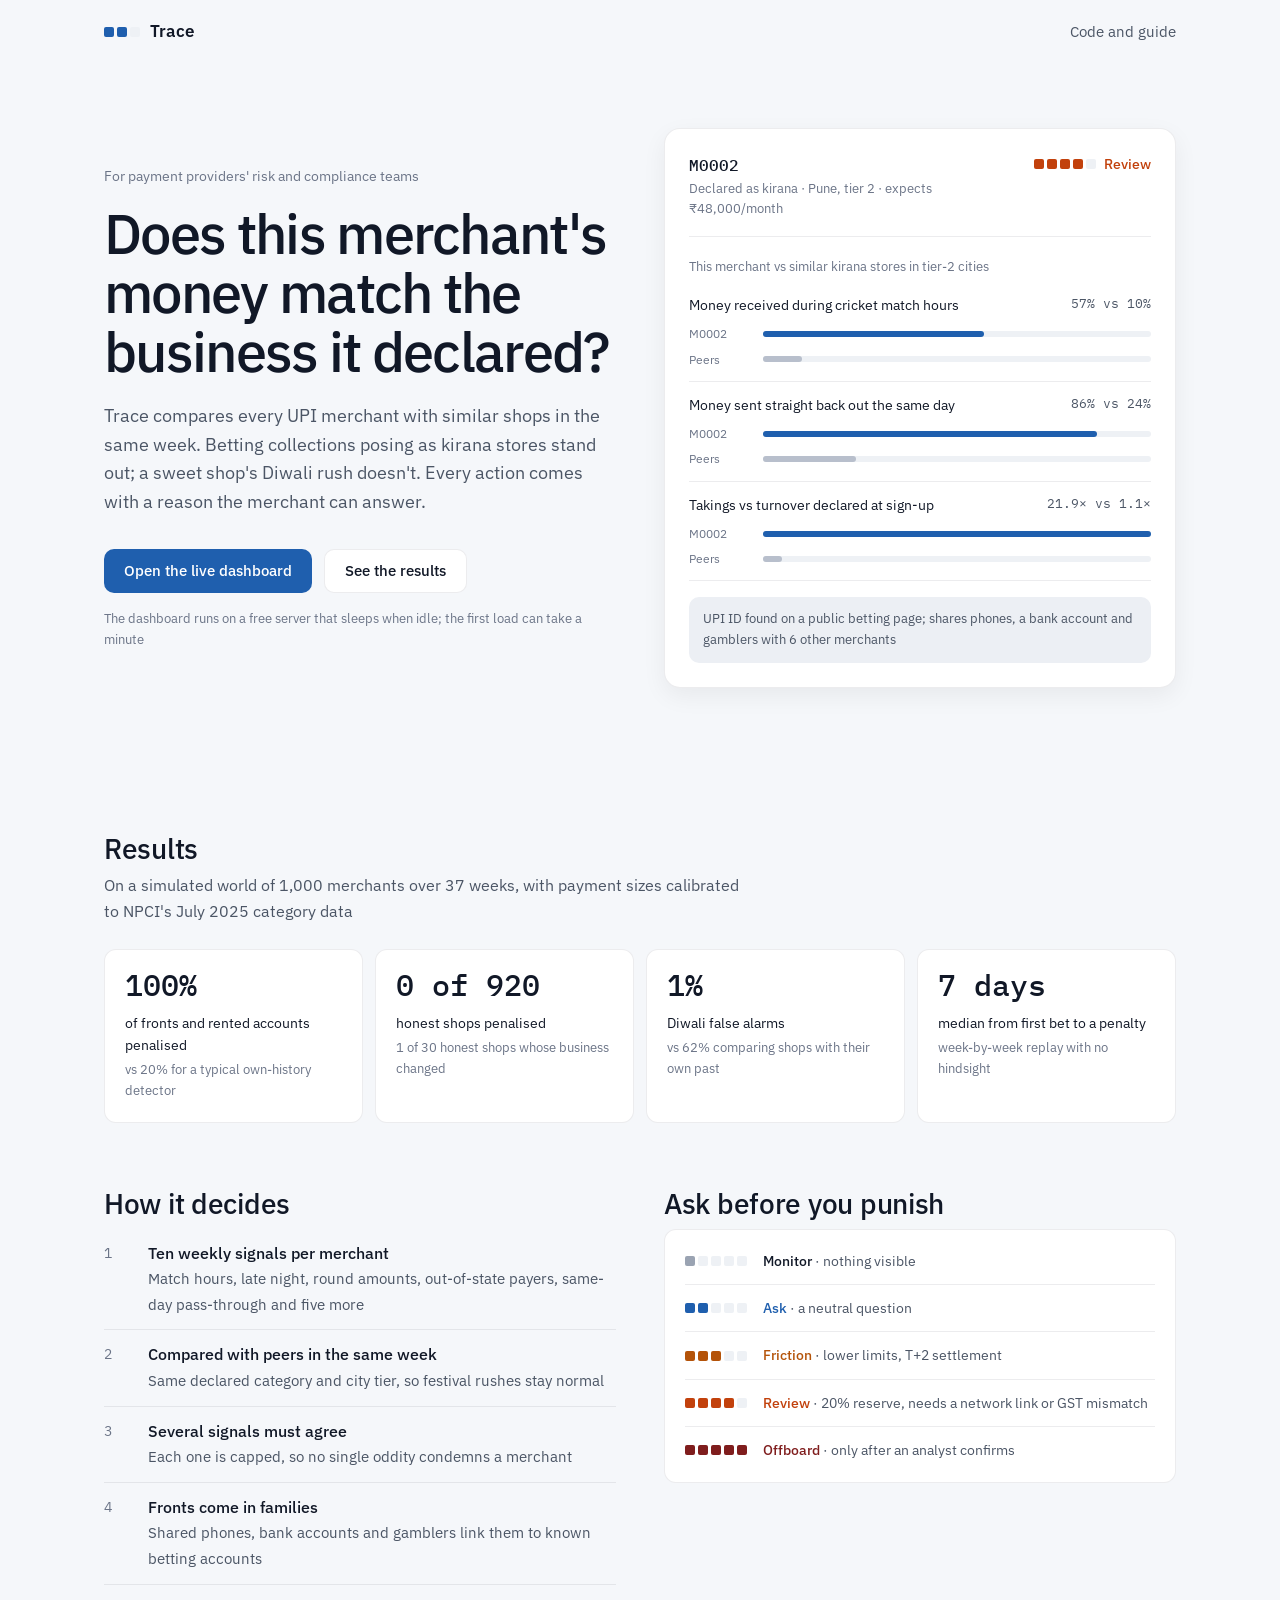
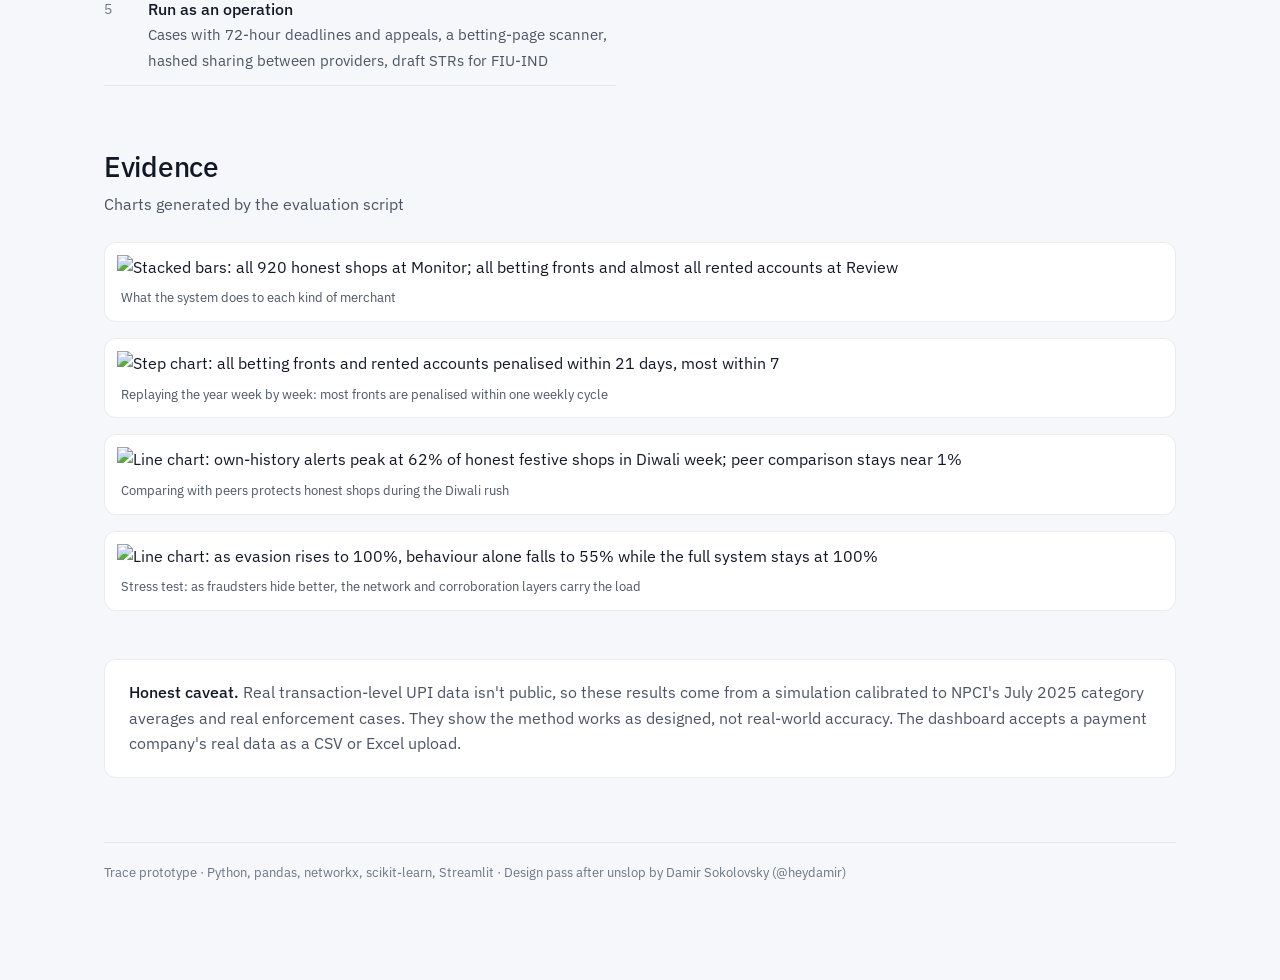
==== commit da0545e3: "Rename to Trace; merge Start here and Load data into a minimal Home with a Load data window - Produc" ====
--- a/site/index.html
+++ b/site/index.html
@@ -3,7 +3,7 @@
 <head>
 <meta charset="utf-8">
 <meta name="viewport" content="width=device-width, initial-scale=1">
-<title>TrustLoop</title>
+<title>Trace</title>
 <meta name="description" content="A risk console that finds UPI merchants whose payments don't match their declared business, without punishing honest shops.">
 <link rel="preconnect" href="https://fonts.googleapis.com">
 <link rel="stylesheet" href="https://fonts.googleapis.com/css2?family=IBM+Plex+Mono:wght@400;500&family=IBM+Plex+Sans:wght@400;500;600&display=swap">
@@ -108,7 +108,7 @@
 <body>
 <main>
   <nav>
-    <a class="logo" href="#"><span class="pips" aria-hidden="true"><i style="background:var(--l1)"></i><i style="background:var(--l1)"></i><i></i></span>TrustLoop</a>
+    <a class="logo" href="#"><span class="pips" aria-hidden="true"><i style="background:var(--l1)"></i><i style="background:var(--l1)"></i><i></i></span>Trace</a>
     <a class="navlink" href="__REPO_URL__" target="_blank" rel="noopener">Code and guide</a>
   </nav>
 
@@ -116,7 +116,7 @@
     <div>
       <p class="kicker">For payment providers' risk and compliance teams</p>
       <h1>Does this merchant's money match the business it declared?</h1>
-      <p class="lede">TrustLoop compares every UPI merchant with similar shops in the same week. Betting collections
+      <p class="lede">Trace compares every UPI merchant with similar shops in the same week. Betting collections
         posing as kirana stores stand out; a sweet shop's Diwali rush doesn't. Every action comes with a reason the
         merchant can answer.</p>
       <div class="cta">
@@ -207,7 +207,7 @@
     simulation calibrated to NPCI's July 2025 category averages and real enforcement cases. They show the method works
     as designed, not real-world accuracy. The dashboard accepts a payment company's real data as a CSV or Excel upload.</div>
 
-  <footer>TrustLoop prototype · Python, pandas, networkx, scikit-learn, Streamlit · Design pass after unslop by Damir Sokolovsky (@heydamir)</footer>
+  <footer>Trace prototype · Python, pandas, networkx, scikit-learn, Streamlit · Design pass after unslop by Damir Sokolovsky (@heydamir)</footer>
 </main>
 </body>
 </html>
